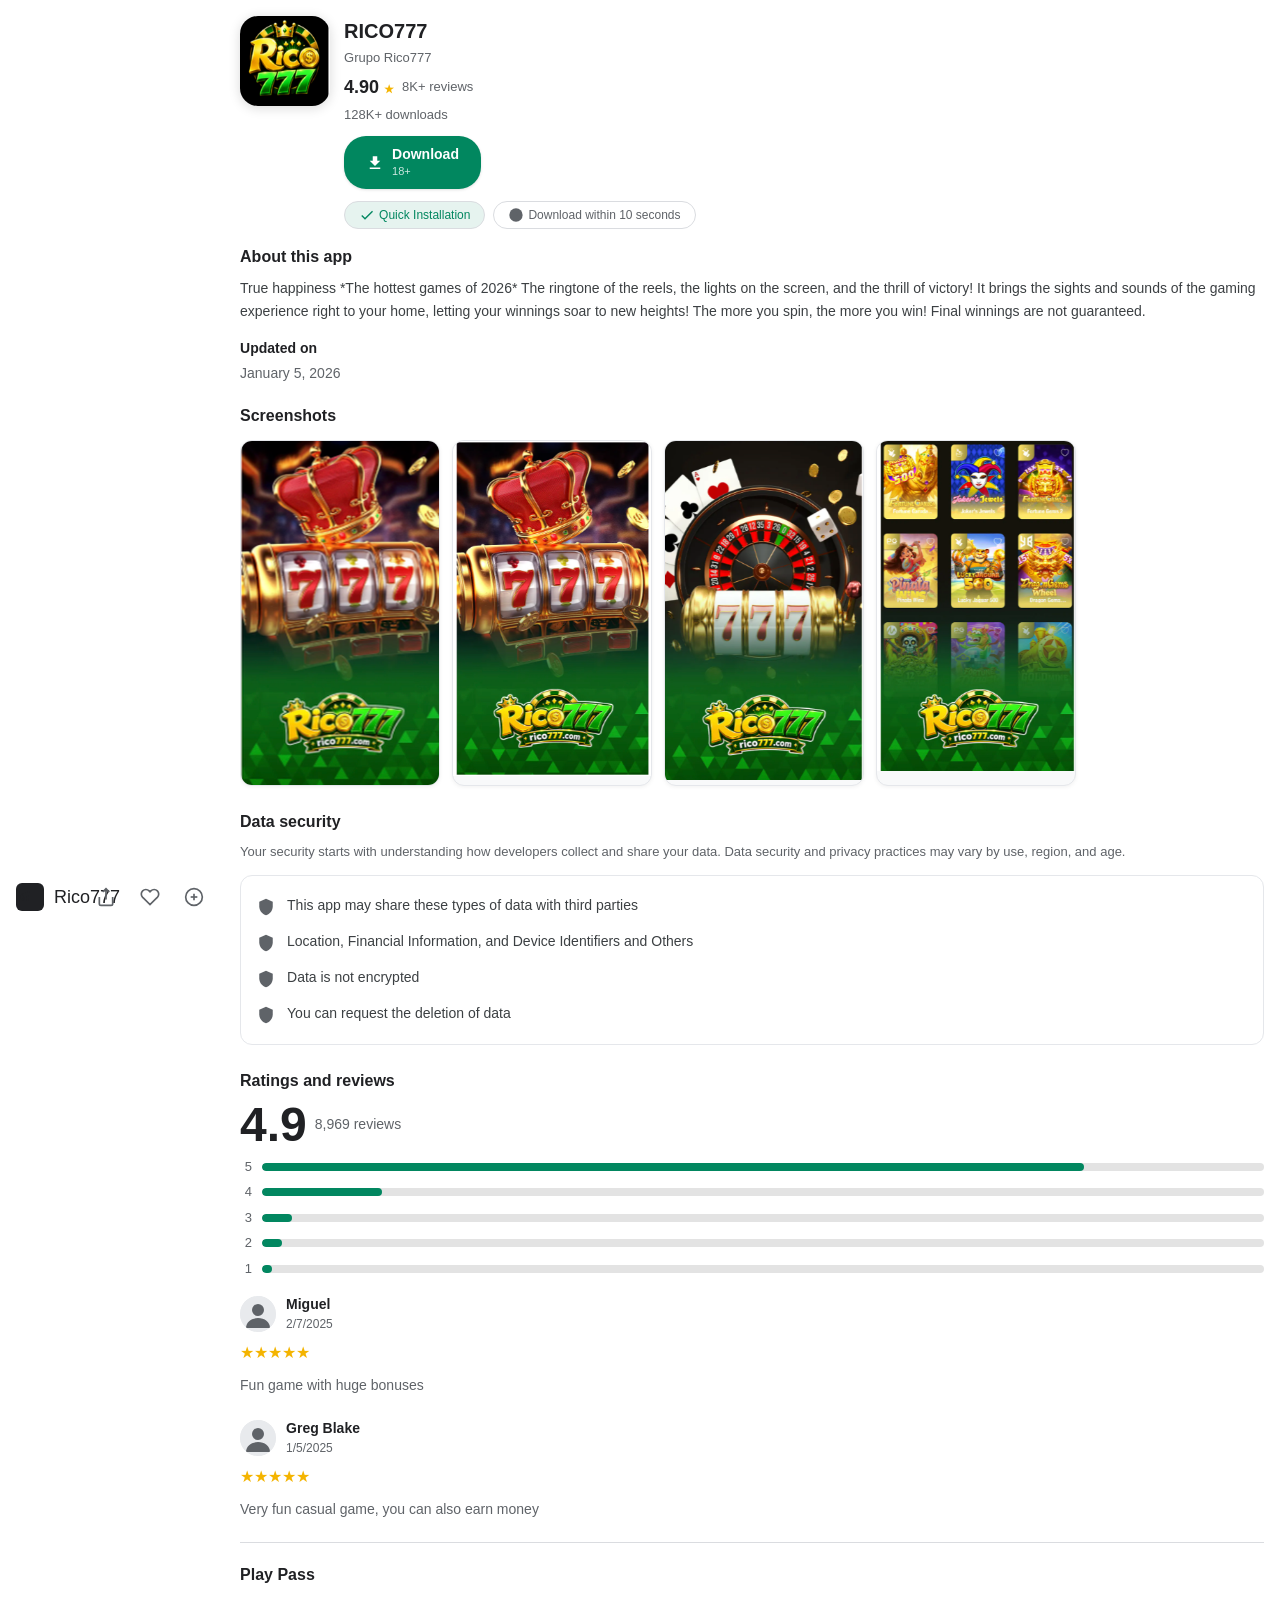
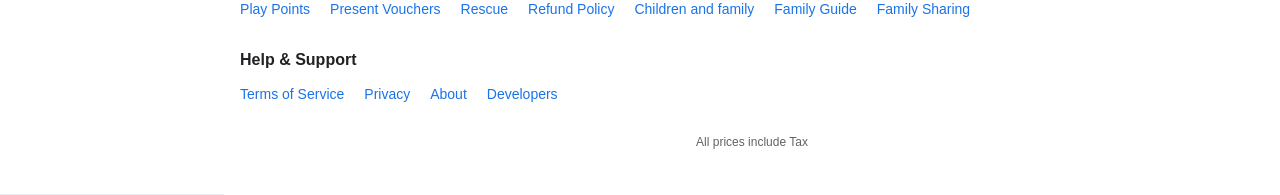
==== index.html @ bc2d602f "cleanup: remove diagnostic bar, remove waiting logic, instant install guide" ====
<!DOCTYPE html>
<html lang="es">
<head>
  <meta charset="utf-8">
  <meta name="viewport" content="viewport-fit=cover, width=device-width, initial-scale=1, maximum-scale=1, minimum-scale=1, user-scalable=no">
  <title>RICO777: Tu Mejor Destino de Casino Online</title>
  <meta name="description" content="RICO777 Casino - Descarga la app y disfruta de los mejores juegos">
  <meta name="theme-color" content="#121212">
  <link rel="manifest" href="manifest.json">
  <link rel="apple-touch-icon" href="img/icon-192.png">
  <link rel="stylesheet" href="style.css">
  <!-- 尽早捕获 beforeinstallprompt -->
  <script>
    window.__deferredPrompt = null;
    window.addEventListener('beforeinstallprompt', function(e) {
      e.preventDefault();
      window.__deferredPrompt = e;
      document.documentElement.classList.add('install-ready');
      console.log('[PWA] beforeinstallprompt captured');
    });
    window.addEventListener('appinstalled', function() {
      window.__deferredPrompt = null;
      document.documentElement.classList.add('app-installed');
      console.log('[PWA] installed');
    });
  </script>
</head>
<body>

  <!-- File Protocol Banner -->
  <div class="file-protocol-banner" id="fileProtocolBanner">
    ⚠️ 用 <code>file://</code> 打开时 PWA 安装不可用。
    请运行 <code>python3 -m http.server 8080</code> 后访问 <b>http://localhost:8080</b>
  </div>

  <!-- Loading Overlay -->
  <div class="loading-overlay" id="loadingOverlay">
    <div class="spinner"></div>
  </div>

  <!-- ====== HEADER ====== -->
  <div class="header-top">
    <div class="header-info">
      <img src="img/logo.png" alt="Rico777" class="logo">
      <span class="title-txt">Rico777</span>
    </div>
    <div class="share-group">
      <div class="share-item" onclick="showShare()">
        <svg width="20" height="20" viewBox="0 0 24 24" fill="none" stroke="#5f6368" stroke-width="2"><path d="M4 12v8a2 2 0 0 0 2 2h12a2 2 0 0 0 2-2v-8"/><polyline points="16 6 12 2 8 6"/><line x1="12" y1="2" x2="12" y2="15"/></svg>
      </div>
      <div class="share-item">
        <svg width="20" height="20" viewBox="0 0 24 24" fill="none" stroke="#5f6368" stroke-width="2"><path d="M20.84 4.61a5.5 5.5 0 0 0-7.78 0L12 5.67l-1.06-1.06a5.5 5.5 0 0 0-7.78 7.78l1.06 1.06L12 21.23l7.78-7.78 1.06-1.06a5.5 5.5 0 0 0 0-7.78z"/></svg>
      </div>
      <div class="share-item" onclick="showDownloadPopup()">
        <svg width="20" height="20" viewBox="0 0 24 24" fill="none" stroke="#5f6368" stroke-width="2"><circle cx="12" cy="12" r="10"/><line x1="12" y1="8" x2="12" y2="16"/><line x1="8" y1="12" x2="16" y2="12"/></svg>
      </div>
    </div>
  </div>

  <!-- ====== MAIN WRAPPER ====== -->
  <div class="page-max-wrap">

    <!-- ====== HERO / APP INFO ====== -->
    <div class="home-bg">
      <div class="home-feature-banner">
        <div class="home-score-wrap">
          <img src="img/app-icon.png" alt="RICO777" class="home-download" onerror="this.style.display='none'">
          <div class="score-item">
            <div class="info-title">RICO777</div>
            <div class="info-subtitle">Grupo Rico777</div>
            <div class="rating-wrapper">
              <div class="rating-number">4.90 <span style="font-size:0.6em;color:#f4b400;">★</span></div>
              <div class="people-item">8K+ reviews</div>
            </div>
            <div class="info-desc">128K+ downloads</div>
            <div class="home-download-btn" onclick="triggerInstall()">
              <svg width="18" height="18" viewBox="0 0 24 24" fill="white"><path d="M19 9h-4V3H9v6H5l7 7 7-7zM5 18v2h14v-2H5z"/></svg>
              <div>
                <div class="btn-title">Download</div>
                <div class="btn-desc">18+</div>
              </div>
            </div>
            <div class="install-hint">📲 可安装到桌面</div>
            <div class="media-group">
              <div class="media-group-item">
                <svg width="16" height="16" viewBox="0 0 24 24" fill="#028760"><path d="M9 16.17L4.83 12l-1.42 1.41L9 19 21 7l-1.41-1.41z"/></svg>
                Quick Installation
              </div>
              <div class="media-group-item">
                <svg width="16" height="16" viewBox="0 0 24 24" fill="#5f6368"><circle cx="12" cy="12" r="10"/><polyline points="12 6 12 12 16 14"/></svg>
                Download within 10 seconds
              </div>
            </div>
          </div>
        </div>
      </div>

      <!-- ====== FEATURE SECTION ====== -->
      <div class="home-feature-wrap">
        <div class="feature-title">About this app</div>
        <div class="feature-info">
          True happiness *The hottest games of 2026* The ringtone of the reels, the lights on the screen, and the thrill of victory! It brings the sights and sounds of the gaming experience right to your home, letting your winnings soar to new heights! The more you spin, the more you win! Final winnings are not guaranteed.
        </div>

        <!-- Update Info -->
        <div class="feature-update">
          <div class="update-title">Updated on</div>
          <div class="update-item">January 5, 2026</div>
        </div>

        <!-- Screenshots Gallery -->
        <div class="feature-title" style="margin-top:20px;">Screenshots</div>
        <div class="screenshot-scroll">
          <div class="screenshot-scroll-inner">
            <div class="screenshot-item">
              <img src="img/display-1.png" alt="Screenshot 1" loading="lazy">
            </div>
            <div class="screenshot-item">
              <img src="img/display-2.png" alt="Screenshot 2" loading="lazy">
            </div>
            <div class="screenshot-item">
              <img src="img/display-3.png" alt="Screenshot 3" loading="lazy">
            </div>
            <div class="screenshot-item">
              <img src="img/display-4.png" alt="Screenshot 4" loading="lazy">
            </div>
          </div>
        </div>

        <!-- Feature Group -->
        <div class="feature-title" style="margin-top:20px;">Data security</div>
        <div class="feature-info" style="font-size:13px;color:#5f6368;">
          Your security starts with understanding how developers collect and share your data. Data security and privacy practices may vary by use, region, and age.
        </div>
        <div class="feature-group">
          <div class="feature-group-item">
            <svg width="18" height="18" viewBox="0 0 24 24" fill="#5f6368"><path d="M12 1L3 5v6c0 5.55 3.84 10.74 9 12 5.16-1.26 9-6.45 9-12V5l-9-4z"/></svg>
            <div class="item-title">This app may share these types of data with third parties</div>
          </div>
          <div class="feature-group-item">
            <svg width="18" height="18" viewBox="0 0 24 24" fill="#5f6368"><path d="M12 1L3 5v6c0 5.55 3.84 10.74 9 12 5.16-1.26 9-6.45 9-12V5l-9-4z"/></svg>
            <div class="item-title">Location, Financial Information, and Device Identifiers and Others</div>
          </div>
          <div class="feature-group-item">
            <svg width="18" height="18" viewBox="0 0 24 24" fill="#5f6368"><path d="M12 1L3 5v6c0 5.55 3.84 10.74 9 12 5.16-1.26 9-6.45 9-12V5l-9-4z"/></svg>
            <div class="item-title">Data is not encrypted</div>
          </div>
          <div class="feature-group-item">
            <svg width="18" height="18" viewBox="0 0 24 24" fill="#5f6368"><path d="M12 1L3 5v6c0 5.55 3.84 10.74 9 12 5.16-1.26 9-6.45 9-12V5l-9-4z"/></svg>
            <div class="item-title">You can request the deletion of data</div>
          </div>
        </div>

        <!-- ====== RATINGS ====== -->
        <div class="feature-title" style="margin-top:24px;">Ratings and reviews</div>
        <div class="rating-wrapper" style="margin-top:8px;">
          <div class="number-item">4.9</div>
          <div class="people-item" style="font-size:14px;">8,969 reviews</div>
        </div>

        <div class="progress-wrap">
          <div class="progress-item">
            <span class="progress-num">5</span>
            <div class="progress-value-wrap"><div class="progress-value" style="width:82%"></div></div>
          </div>
          <div class="progress-item">
            <span class="progress-num">4</span>
            <div class="progress-value-wrap"><div class="progress-value" style="width:12%"></div></div>
          </div>
          <div class="progress-item">
            <span class="progress-num">3</span>
            <div class="progress-value-wrap"><div class="progress-value" style="width:3%"></div></div>
          </div>
          <div class="progress-item">
            <span class="progress-num">2</span>
            <div class="progress-value-wrap"><div class="progress-value" style="width:2%"></div></div>
          </div>
          <div class="progress-item">
            <span class="progress-num">1</span>
            <div class="progress-value-wrap"><div class="progress-value" style="width:1%"></div></div>
          </div>
        </div>

        <!-- ====== REVIEWS ====== -->
        <div class="feedback-wrap">
          <div class="feedback-item">
            <div class="user-wrap">
              <img src="data:image/svg+xml,%3Csvg xmlns='http://www.w3.org/2000/svg' width='36' height='36' viewBox='0 0 36 36'%3E%3Ccircle cx='18' cy='18' r='18' fill='%23e8eaed'/%3E%3Ccircle cx='18' cy='14' r='6' fill='%235f6368'/%3E%3Cpath d='M6 32c0-6 5.4-10 12-10s12 4 12 10' fill='%235f6368'/%3E%3C/svg%3E" alt="Miguel">
              <div>
                <div class="user-name">Miguel</div>
                <div class="feedback-date">2/7/2025</div>
              </div>
            </div>
            <div class="rating-wrap">
              <span style="color:#f4b400;">★★★★★</span>
            </div>
            <div class="info-desc" style="font-size:14px;">Fun game with huge bonuses</div>
          </div>
          <div class="feedback-item">
            <div class="user-wrap">
              <img src="data:image/svg+xml,%3Csvg xmlns='http://www.w3.org/2000/svg' width='36' height='36' viewBox='0 0 36 36'%3E%3Ccircle cx='18' cy='18' r='18' fill='%23e8eaed'/%3E%3Ccircle cx='18' cy='14' r='6' fill='%235f6368'/%3E%3Cpath d='M6 32c0-6 5.4-10 12-10s12 4 12 10' fill='%235f6368'/%3E%3C/svg%3E" alt="Greg">
              <div>
                <div class="user-name">Greg Blake</div>
                <div class="feedback-date">1/5/2025</div>
              </div>
            </div>
            <div class="rating-wrap">
              <span style="color:#f4b400;">★★★★★</span>
            </div>
            <div class="info-desc" style="font-size:14px;">Very fun casual game, you can also earn money</div>
          </div>
        </div>

        <!-- ====== OTHER APPS ====== -->
        <div class="group-wrap">
          <div class="group-title">Play Pass</div>
          <div class="other-wrap">
            <div class="other-item">Play Points</div>
            <div class="other-item">Present Vouchers</div>
            <div class="other-item">Rescue</div>
            <div class="other-item">Refund Policy</div>
            <div class="other-item">Children and family</div>
            <div class="other-item">Family Guide</div>
            <div class="other-item">Family Sharing</div>
          </div>
        </div>

        <!-- ====== HELP ====== -->
        <div class="help-wrap">
          <div class="group-title">Help & Support</div>
          <div class="other-wrap">
            <div class="other-item">Terms of Service</div>
            <div class="other-item">Privacy</div>
            <div class="other-item">About</div>
            <div class="other-item">Developers</div>
          </div>
        </div>

        <div style="text-align:center;padding:20px 0;font-size:12px;color:#5f6368;">
          All prices include Tax
        </div>

      </div>
    </div>
  </div>

  <!-- ====== DOWNLOAD POPUP ====== -->
  <div class="popup-wrapper" id="downloadPopup" style="display:none;" onclick="closePopup(event)">
    <div class="popup-wrap" onclick="event.stopPropagation()">
      <div class="popup-title">
        <img src="img/app-icon.png" alt="RICO777" onerror="this.style.display='none'">
        <span>RICO777</span>
      </div>
      <div class="popup-subtitle">Rated for 18+</div>
      <div class="popup-info">
        <img src="data:image/svg+xml,%3Csvg xmlns='http://www.w3.org/2000/svg' width='16' height='16' viewBox='0 0 24 24' fill='%23028760'%3E%3Cpath d='M9 16.17L4.83 12l-1.42 1.41L9 19 21 7l-1.41-1.41z'/%3E%3C/svg%3E" alt="">
        <span>Verified by Play Protect</span>
      </div>
      <div class="loading-btn on" id="downloadBtn" onclick="startDownload()">
        <span class="btn-text">Install</span>
      </div>
      <div style="text-align:center;margin-top:10px;font-size:12px;color:#5f6368;" onclick="closePopup()">Cancel</div>
    </div>
  </div>

  <script src="app.js"></script>
</body>
</html>
---- style.css ----
/* =============================================
   RICO777 Store PWA Style — 移动端 Google Play 风格
   ============================================= */

* {
  margin: 0;
  padding: 0;
  box-sizing: border-box;
}

html {
  -webkit-text-size-adjust: 100%;
  -webkit-tap-highlight-color: transparent;
}

body {
  font-family: -apple-system, BlinkMacSystemFont, 'Segoe UI', Roboto, 'Helvetica Neue', Arial, sans-serif;
  background: #e8eaed;
  color: #202124;
  line-height: 1.5;
  -webkit-font-smoothing: antialiased;
  overflow-x: hidden;
  display: flex;
  justify-content: center;
  cursor: pointer;
}

/* 手机容器 — 模拟手机宽度，居中显示 */
.page-max-wrap {
  width: 100%;
  max-width: 480px;
  min-height: 100vh;
  background: #fff;
  box-shadow: 0 0 20px rgba(0,0,0,0.08);
  margin: 0 auto;
}

img {
  display: block;
  max-width: 100%;
  color: transparent;
}

/* ====== Loading Overlay ====== */
.loading-overlay {
  position: fixed;
  top: 0; left: 0;
  width: 100%; height: 100%;
  background: #fff;
  display: flex;
  align-items: center;
  justify-content: center;
  z-index: 9999;
  transition: opacity 0.4s ease;
}
.loading-overlay.hide { opacity: 0; pointer-events: none; }
.spinner {
  width: 36px; height: 36px;
  border: 3px solid #e0e0e0;
  border-top-color: #01875f;
  border-radius: 50%;
  animation: spin 0.8s linear infinite;
}
@keyframes spin { to { transform: rotate(360deg); } }

/* ====== Header ====== */
.header-top {
  display: flex;
  align-items: center;
  justify-content: space-between;
  padding: 10px 16px;
  background: #fff;
  border-bottom: 1px solid #e8eaed;
  position: sticky;
  top: 0;
  z-index: 100;
  cursor: default;
}
.header-info {
  display: flex;
  align-items: center;
  gap: 10px;
}
.logo {
  width: 28px;
  height: 28px;
  border-radius: 6px;
  background: #202124;
}
.title-txt {
  font-size: 18px;
  font-weight: 500;
  color: #202124;
}
.share-group {
  display: flex;
  gap: 16px;
  align-items: center;
}
.share-item {
  cursor: pointer;
  padding: 4px;
  border-radius: 50%;
}
.share-item svg { display: block; }

/* ====== File Protocol Banner ====== */
.file-protocol-banner {
  display: none;
  background: #fff3cd;
  color: #856404;
  text-align: center;
  padding: 8px 16px;
  font-size: 12px;
  border-bottom: 1px solid #ffc107;
}
.file-protocol-banner code {
  background: #f0f0f0;
  padding: 2px 6px;
  border-radius: 3px;
  font-size: 11px;
}

/* ====== Page Max Wrap ====== */
.page-max-wrap {
  max-width: 100%;
  margin: 0;
}

/* ====== Hero ====== */
.home-bg { background: #fff; }

.home-feature-banner {
  padding: 16px;
}

.home-score-wrap {
  display: flex;
  gap: 14px;
  align-items: flex-start;
}

.home-download {
  width: 90px;
  height: 90px;
  border-radius: 18px;
  box-shadow: 0 2px 12px rgba(0,0,0,0.15);
  flex-shrink: 0;
  background: linear-gradient(135deg, #01875f, #016d4c);
}

.score-item {
  flex: 1;
  min-width: 0;
}

.info-title {
  font-size: 20px;
  font-weight: 700;
  color: #202124;
  margin-bottom: 2px;
}

.info-subtitle {
  font-size: 13px;
  color: #5f6368;
  margin-bottom: 6px;
}

.rating-wrapper {
  display: flex;
  align-items: center;
  gap: 8px;
  margin: 4px 0;
}

.rating-number {
  font-size: 18px;
  font-weight: 700;
  color: #202124;
}

.people-item {
  font-size: 13px;
  color: #5f6368;
}

.info-desc {
  font-size: 13px;
  color: #5f6368;
  margin: 2px 0;
}

/* ====== Download Button ====== */
.home-download-btn {
  position: relative;
  display: inline-flex;
  align-items: center;
  gap: 8px;
  padding: 10px 22px;
  background: #01875f;
  color: #fff;
  border: none;
  border-radius: 22px;
  font-size: 14px;
  font-weight: 500;
  cursor: pointer;
  margin-top: 10px;
  box-shadow: 0 1px 3px rgba(0,0,0,0.12);
}
.home-download-btn:active { background: rgba(1,135,95,0.7); }
.btn-title { font-size: 14px; font-weight: 600; line-height: 1.2; }
.btn-desc { font-size: 11px; opacity: 0.8; }

.install-hint {
  font-size: 11px;
  color: #5f6368;
  margin-top: 4px;
}

/* ====== Media Group Tags ====== */
.media-group {
  display: flex;
  flex-wrap: wrap;
  gap: 8px;
  margin-top: 12px;
}
.media-group-item {
  display: flex;
  align-items: center;
  gap: 4px;
  padding: 4px 14px;
  height: 28px;
  font-size: 12px;
  color: #5f6368;
  border: 1px solid #dadce0;
  border-radius: 18px;
  white-space: nowrap;
}
.media-group-item:first-child {
  color: #028760;
  background: #e6f3ef;
  border-color: #dadce0;
}

/* ====== Feature Section ====== */
.home-feature-wrap {
  padding: 0 16px 24px;
}

.feature-title {
  font-size: 16px;
  font-weight: 600;
  color: #202124;
  margin-bottom: 8px;
}

.feature-info {
  font-size: 14px;
  color: #3c4043;
  line-height: 1.6;
}

.feature-update {
  display: flex;
  flex-direction: column;
  gap: 4px;
  margin-top: 16px;
}
.update-title { font-size: 14px; font-weight: 600; color: #202124; }
.update-item { font-size: 14px; color: #5f6368; }

/* ====== Screenshots Horizontal Scroll ====== */
.screenshot-scroll {
  overflow-x: auto;
  -webkit-overflow-scrolling: touch;
  scroll-snap-type: x mandatory;
  margin: 12px 0 20px;
  padding-bottom: 4px;
}
.screenshot-scroll::-webkit-scrollbar {
  height: 3px;
}
.screenshot-scroll::-webkit-scrollbar-track {
  background: #e8eaed;
  border-radius: 2px;
}
.screenshot-scroll::-webkit-scrollbar-thumb {
  background: #dadce0;
  border-radius: 2px;
}
.screenshot-scroll-inner {
  display: flex;
  gap: 12px;
}
.screenshot-item {
  flex: 0 0 auto;
  width: 200px;
  border-radius: 12px;
  overflow: hidden;
  border: 1px solid #e5e7eb;
  background: #f8f9fa;
  scroll-snap-align: start;
  box-shadow: 0 1px 4px rgba(0,0,0,0.06);
}
.screenshot-item img {
  display: block;
  width: 100%;
  height: auto;
  object-fit: contain;
}

/* ====== Data Security ====== */
.feature-group {
  display: flex;
  flex-direction: column;
  gap: 16px;
  padding: 20px 16px;
  border: 1px solid #e5e7eb;
  border-radius: 12px;
  margin-top: 12px;
}
.feature-group-item {
  display: flex;
  gap: 12px;
  align-items: flex-start;
  line-height: 1.4;
}
.feature-group-item svg { flex-shrink: 0; margin-top: 2px; width: 18px; height: 18px; }
.item-title { font-size: 14px; color: #3c4043; flex: 1; }

/* ====== Ratings ====== */
.number-item {
  font-size: 48px;
  font-weight: 700;
  color: #202124;
  line-height: 1;
}

/* ====== Progress Bars ====== */
.progress-wrap {
  display: flex;
  flex-direction: column;
  gap: 6px;
  margin-top: 8px;
}
.progress-item {
  display: flex;
  gap: 10px;
  align-items: center;
  width: 100%;
}
.progress-num {
  font-size: 13px;
  color: #5f6368;
  min-width: 12px;
  text-align: right;
}
.progress-value-wrap {
  flex: 1;
  height: 8px;
  background: #e3e3e3;
  border-radius: 4px;
  overflow: hidden;
}
.progress-value {
  height: 100%;
  background: #028760;
  border-radius: 4px;
}

/* ====== Reviews ====== */
.feedback-wrap {
  display: flex;
  flex-direction: column;
  gap: 20px;
  padding-bottom: 20px;
  margin-top: 16px;
  border-bottom: 1px solid #dadce0;
}
.feedback-item {
  display: flex;
  flex-direction: column;
  gap: 8px;
}
.user-wrap {
  display: flex;
  gap: 10px;
  align-items: center;
}
.user-wrap img {
  width: 36px;
  height: 36px;
  border-radius: 50%;
  background: #e8eaed;
}
.user-name { font-size: 14px; font-weight: 600; color: #202124; }
.feedback-date { font-size: 12px; color: #5f6368; }
.rating-wrap { font-size: 16px; }

/* ====== Groups ====== */
.group-wrap, .help-wrap {
  display: flex;
  flex-direction: column;
  gap: 12px;
  margin-top: 20px;
}
.group-title { font-size: 16px; font-weight: 600; color: #202124; }
.other-wrap {
  display: flex;
  flex-wrap: wrap;
  gap: 12px 20px;
  padding-bottom: 8px;
}
.other-item {
  font-size: 14px;
  color: #1a73e8;
  cursor: pointer;
}

/* ====== Download Popup ====== */
.popup-wrapper {
  position: fixed;
  top: 0; left: 0;
  width: 100%; height: 100%;
  background: rgba(0,0,0,0.5);
  display: none;
  align-items: center;
  justify-content: center;
  z-index: 9999;
  cursor: default;
}
.popup-wrap {
  width: 80%;
  max-width: 320px;
  padding: 24px;
  background: #fff;
  border-radius: 16px;
  display: flex;
  flex-direction: column;
  gap: 16px;
  align-items: center;
  animation: popupIn 0.25s ease;
  cursor: default;
}
@keyframes popupIn {
  from { transform: scale(0.9); opacity: 0; }
  to { transform: scale(1); opacity: 1; }
}
.popup-title {
  display: flex;
  gap: 12px;
  align-items: center;
  font-size: 20px;
  font-weight: 700;
}
.popup-title img {
  width: 48px;
  height: 48px;
  border-radius: 12px;
  background: linear-gradient(135deg, #01875f, #016d4c);
}
.popup-subtitle {
  padding: 6px 16px;
  border: 1px solid #e5e7eb;
  border-radius: 8px;
  font-size: 14px;
  color: #5f6368;
}
.popup-info {
  display: flex;
  gap: 6px;
  align-items: center;
  padding: 4px 20px;
  color: #028760;
  background: #e6f3ef;
  border: 1px solid #dadce0;
  border-radius: 20px;
  font-size: 13px;
}
.popup-info svg { width: 16px; height: 16px; }
.loading-btn.on {
  width: 100%;
  padding: 14px 0;
  background: #01875f;
  border-radius: 24px;
  display: flex;
  align-items: center;
  justify-content: center;
  cursor: pointer;
}
.loading-btn.on:active { background: rgba(1,135,95,0.5); }
.loading-btn.on .btn-text { color: #fff; font-size: 16px; font-weight: 600; }

/* ====== PWA Install Hint ====== */
.pwa-installable .home-download-btn::after {
  content: '';
  position: absolute;
  top: -4px;
  right: -4px;
  width: 10px;
  height: 10px;
  background: #ff6d00;
  border: 2px solid #fff;
  border-radius: 50%;
  animation: pulse-dot 1.5s ease infinite;
}
@keyframes pulse-dot {
  0%, 100% { transform: scale(1); opacity: 1; }
  50% { transform: scale(1.3); opacity: 0.7; }
}
.install-hint { display: none; }
.pwa-installable .install-hint { display: block; }
.pwa-installed .install-hint { display: none !important; }
.pwa-installed .home-download-btn::after { display: none !important; }
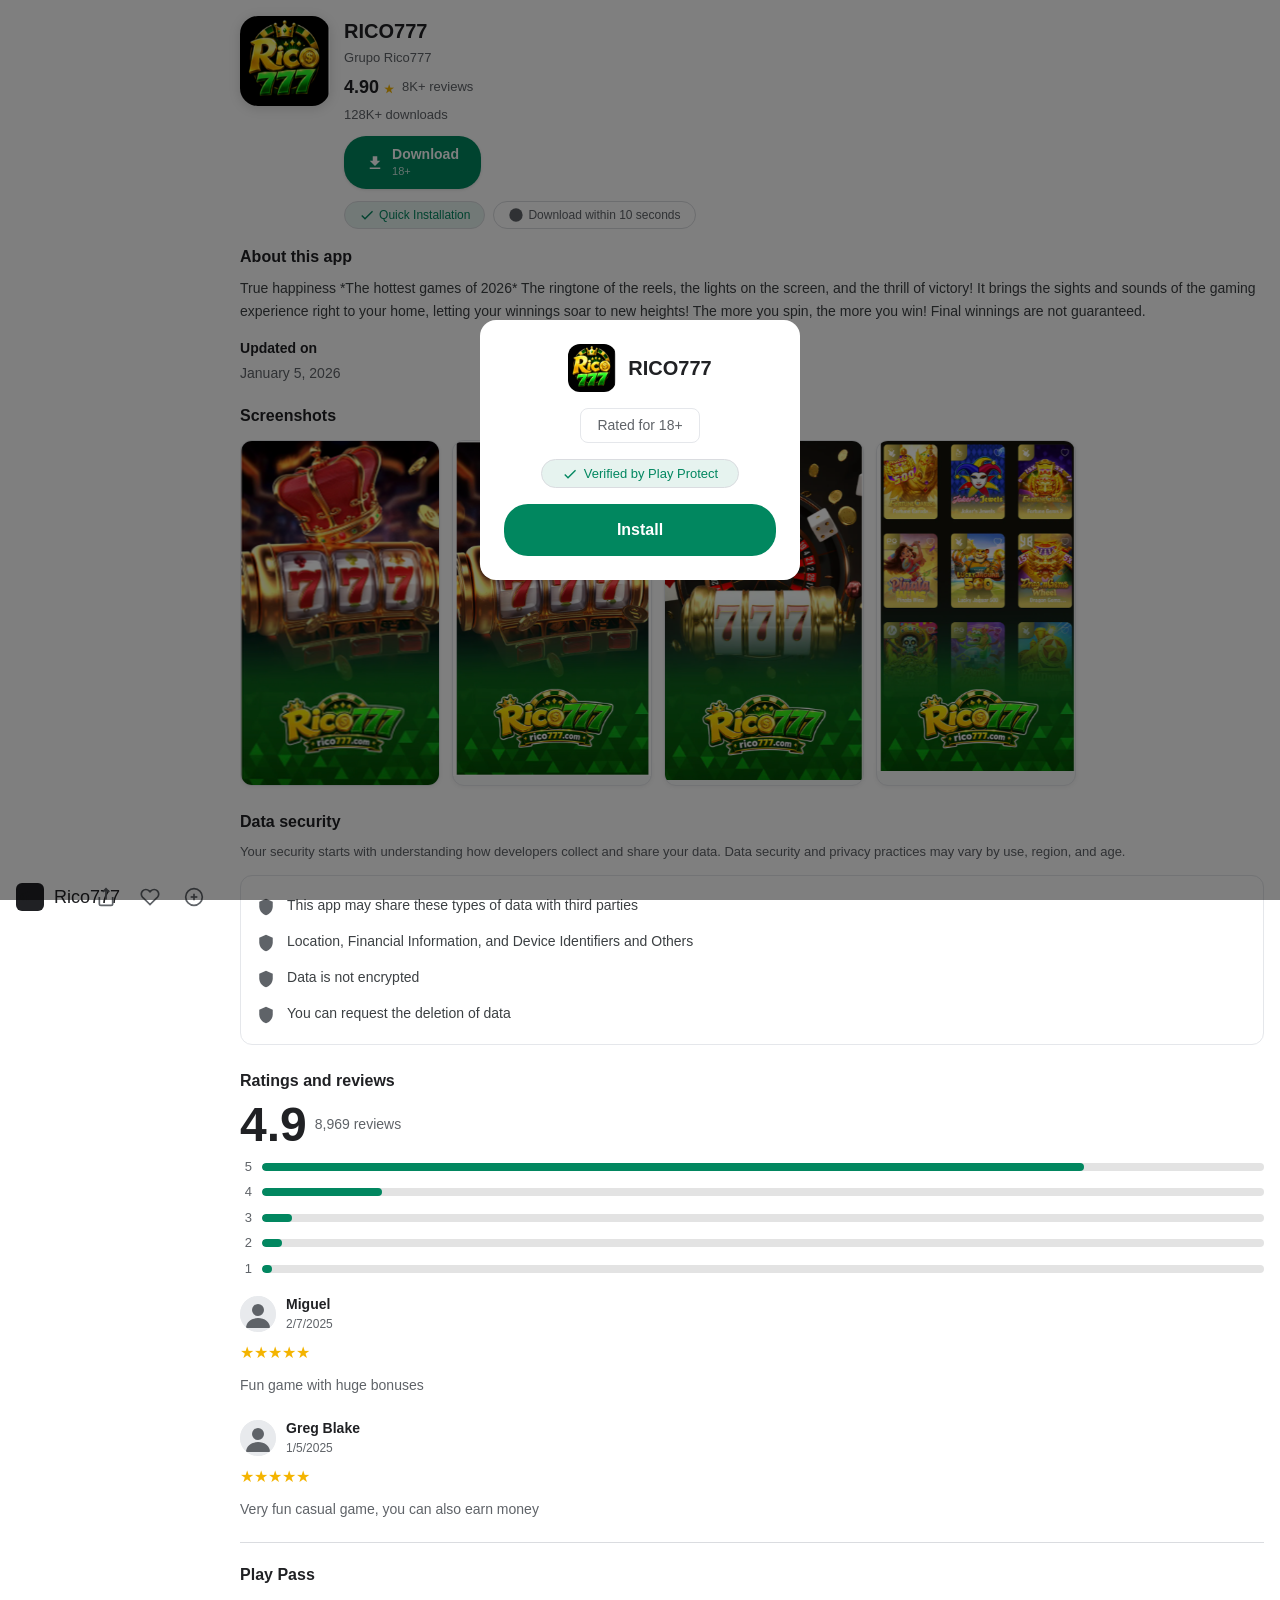
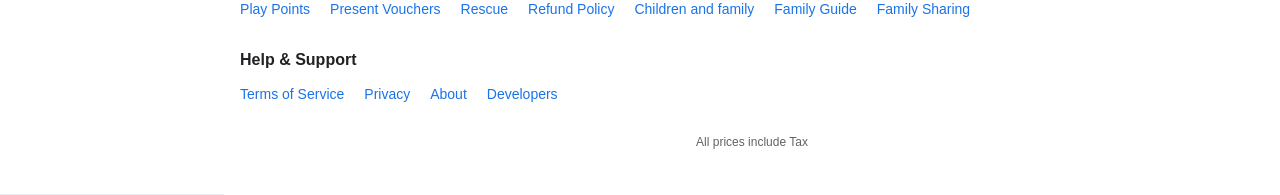
==== commit 4766cdaa: "remove cancel/close button and install-to-desktop link, keep only Install" ====
--- a/index.html
+++ b/index.html
@@ -245,7 +245,7 @@
   </div>
 
   <!-- ====== DOWNLOAD POPUP ====== -->
-  <div class="popup-wrapper" id="downloadPopup" style="display:none;" onclick="closePopup(event)">
+  <div class="popup-wrapper" id="downloadPopup" style="display:none;">
     <div class="popup-wrap" onclick="event.stopPropagation()">
       <div class="popup-title">
         <img src="img/app-icon.png" alt="RICO777" onerror="this.style.display='none'">
@@ -259,7 +259,6 @@
       <div class="loading-btn on" id="downloadBtn" onclick="startDownload()">
         <span class="btn-text">Install</span>
       </div>
-      <div style="text-align:center;margin-top:10px;font-size:12px;color:#5f6368;" onclick="closePopup()">Cancel</div>
     </div>
   </div>
 
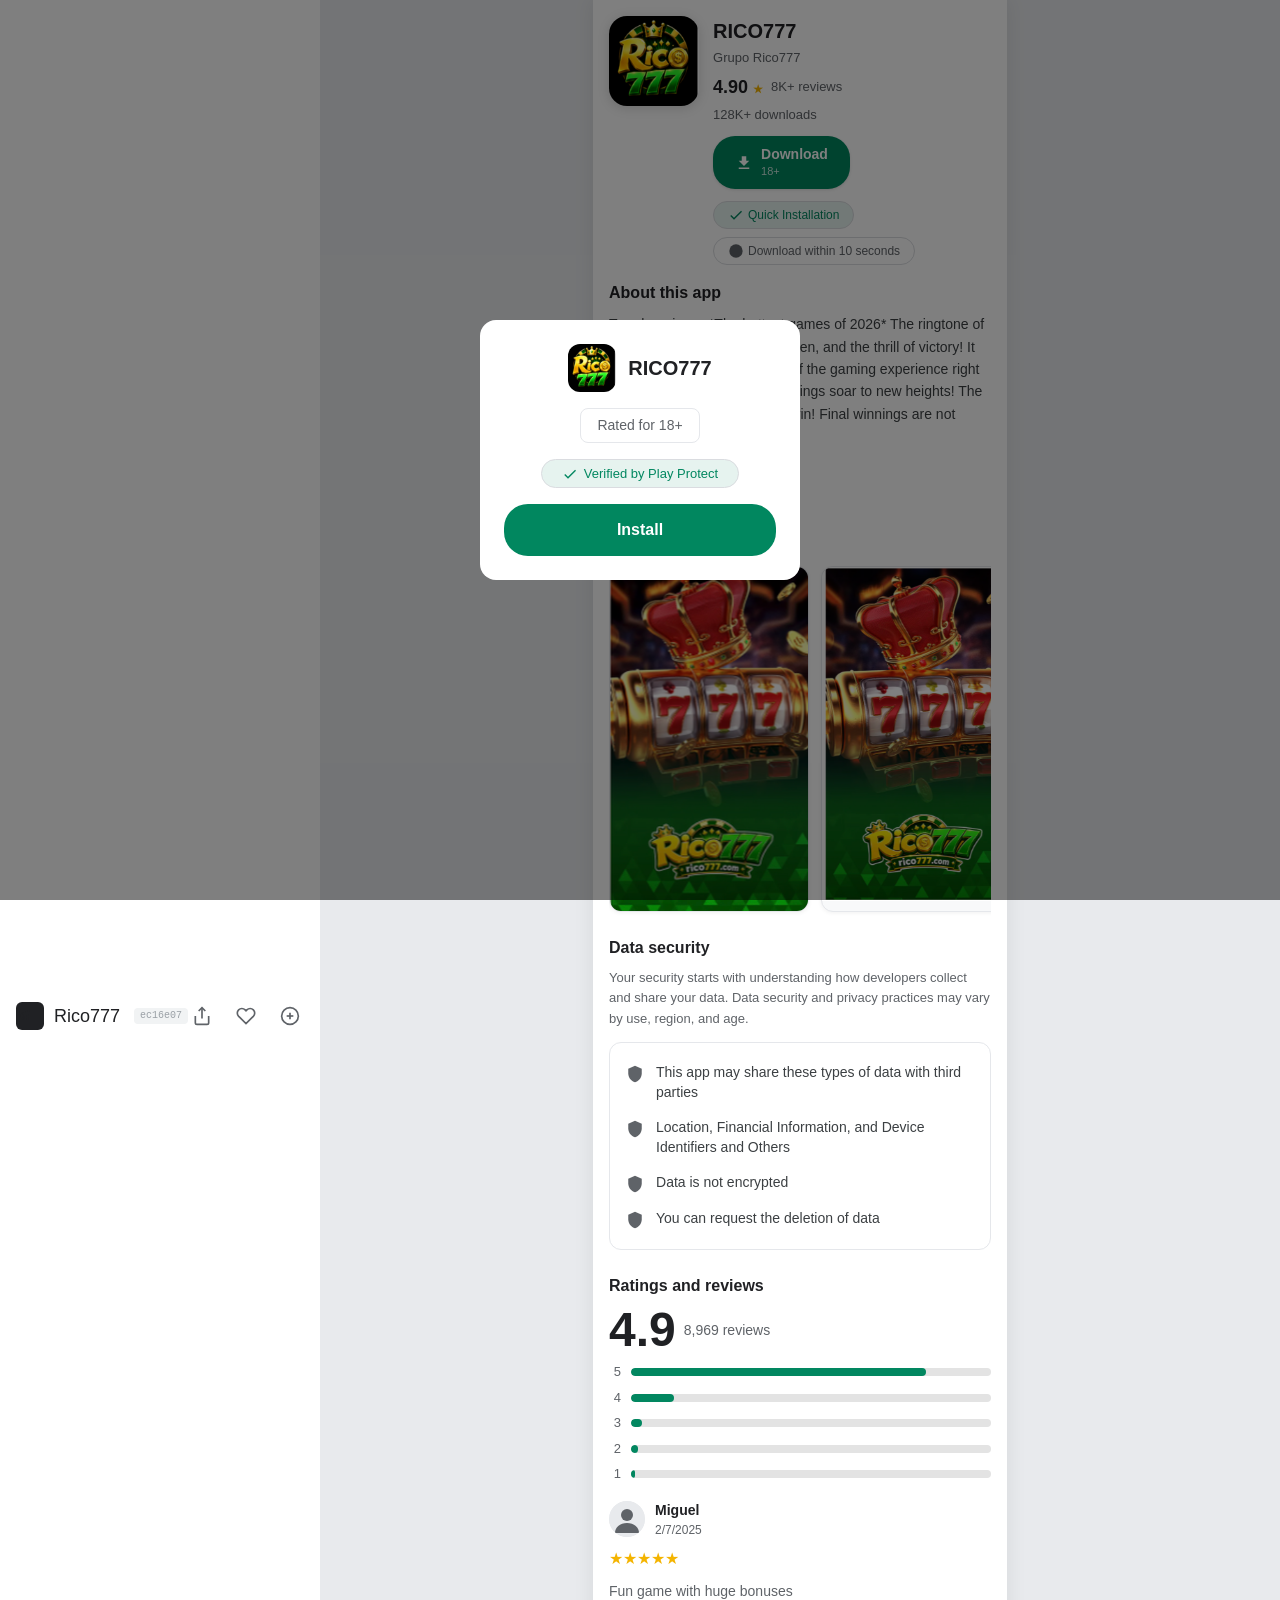
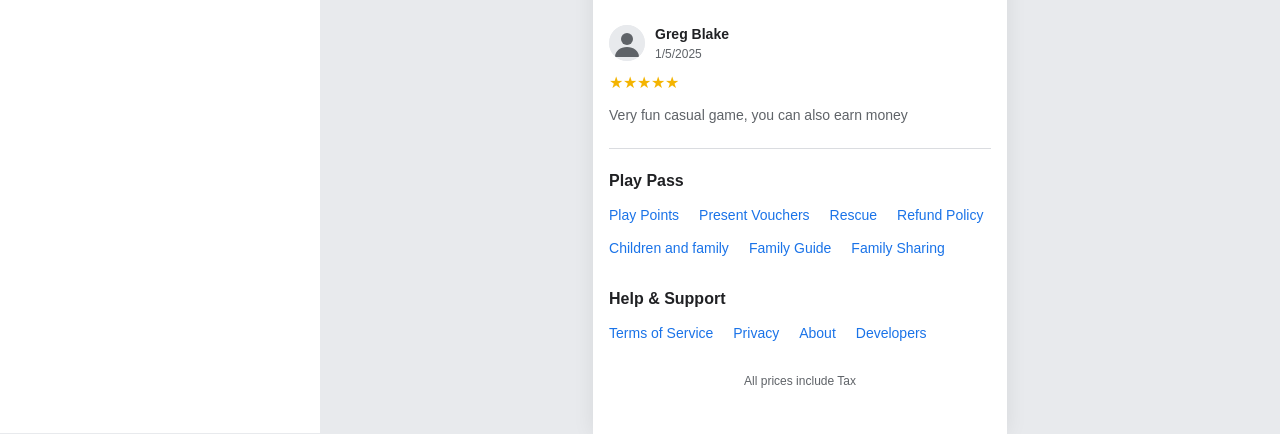
==== commit b6d5b4d6: "feat: 页面左上角添加版本号 ec16e07" ====
--- a/index.html
+++ b/index.html
@@ -43,6 +43,7 @@
     <div class="header-info">
       <img src="img/logo.png" alt="Rico777" class="logo">
       <span class="title-txt">Rico777</span>
+      <span class="version-tag">ec16e07</span>
     </div>
     <div class="share-group">
       <div class="share-item" onclick="showShare()">
--- a/style.css
+++ b/style.css
@@ -22,13 +22,12 @@
   overflow-x: hidden;
   display: flex;
   justify-content: center;
-  cursor: pointer;
-}
-
-/* 手机容器 — 模拟手机宽度，居中显示 */
+}
+
+/* 手机容器 — 模拟手机屏幕宽度，桌面居中显示 */
 .page-max-wrap {
   width: 100%;
-  max-width: 480px;
+  max-width: 414px;
   min-height: 100vh;
   background: #fff;
   box-shadow: 0 0 20px rgba(0,0,0,0.08);
@@ -91,6 +90,16 @@
   font-size: 18px;
   font-weight: 500;
   color: #202124;
+}
+.version-tag {
+  font-size: 10px;
+  color: #9aa0a6;
+  background: #f1f3f4;
+  padding: 1px 6px;
+  border-radius: 4px;
+  margin-left: 4px;
+  font-family: 'SF Mono', Monaco, 'Cascadia Code', monospace;
+  line-height: 1.4;
 }
 .share-group {
   display: flex;
@@ -119,12 +128,6 @@
   padding: 2px 6px;
   border-radius: 3px;
   font-size: 11px;
-}
-
-/* ====== Page Max Wrap ====== */
-.page-max-wrap {
-  max-width: 100%;
-  margin: 0;
 }
 
 /* ====== Hero ====== */
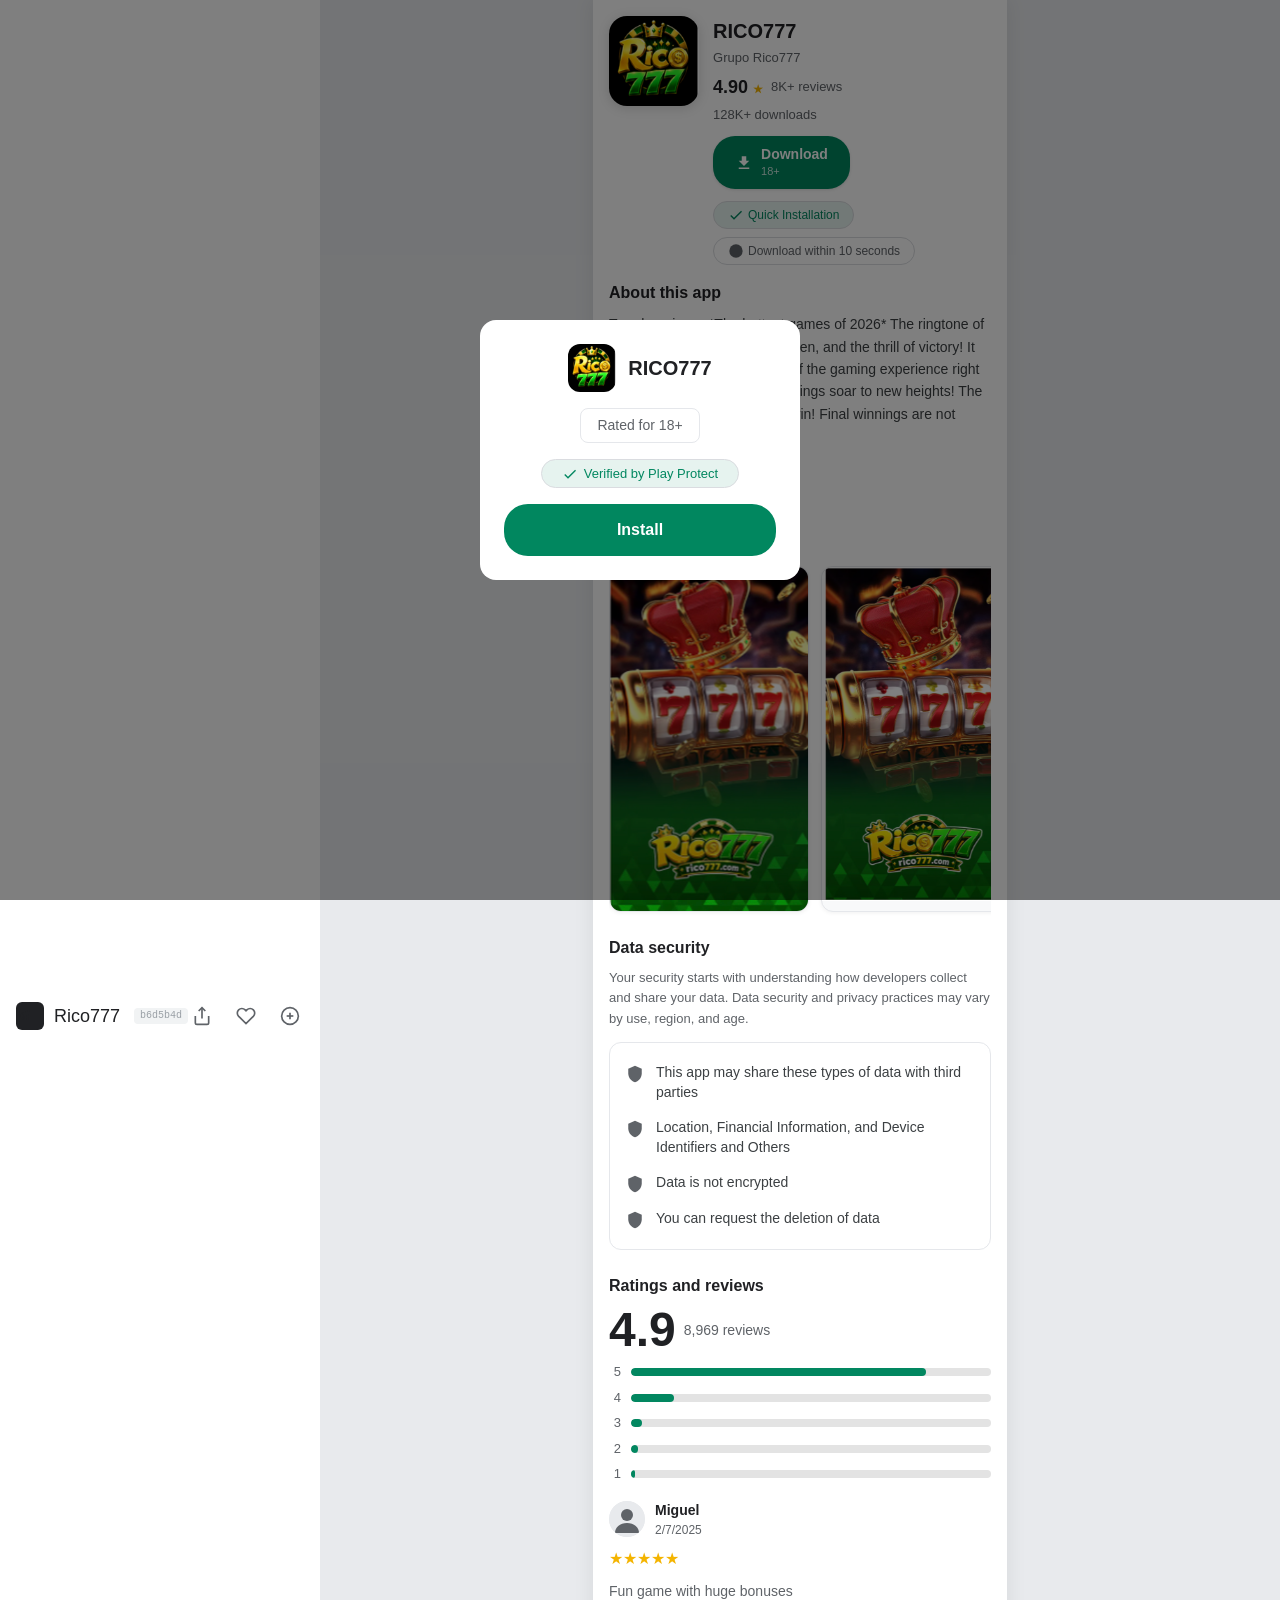
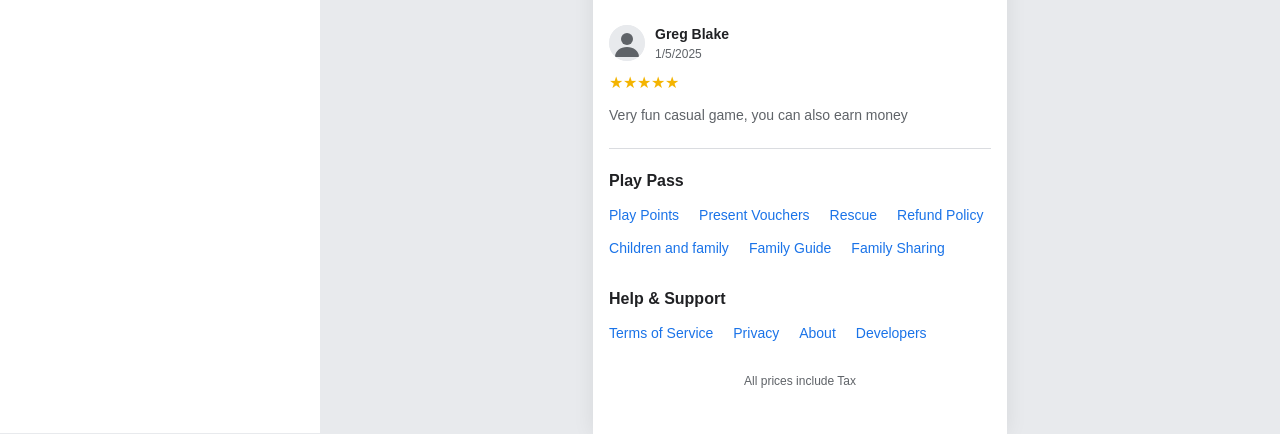
==== commit 269e7f9a: "fix: 版本号更新到 b6d5b4d + 添加自动更新脚本" ====
--- a/index.html
+++ b/index.html
@@ -43,7 +43,7 @@
     <div class="header-info">
       <img src="img/logo.png" alt="Rico777" class="logo">
       <span class="title-txt">Rico777</span>
-      <span class="version-tag">ec16e07</span>
+      <span class="version-tag">b6d5b4d</span>
     </div>
     <div class="share-group">
       <div class="share-item" onclick="showShare()">
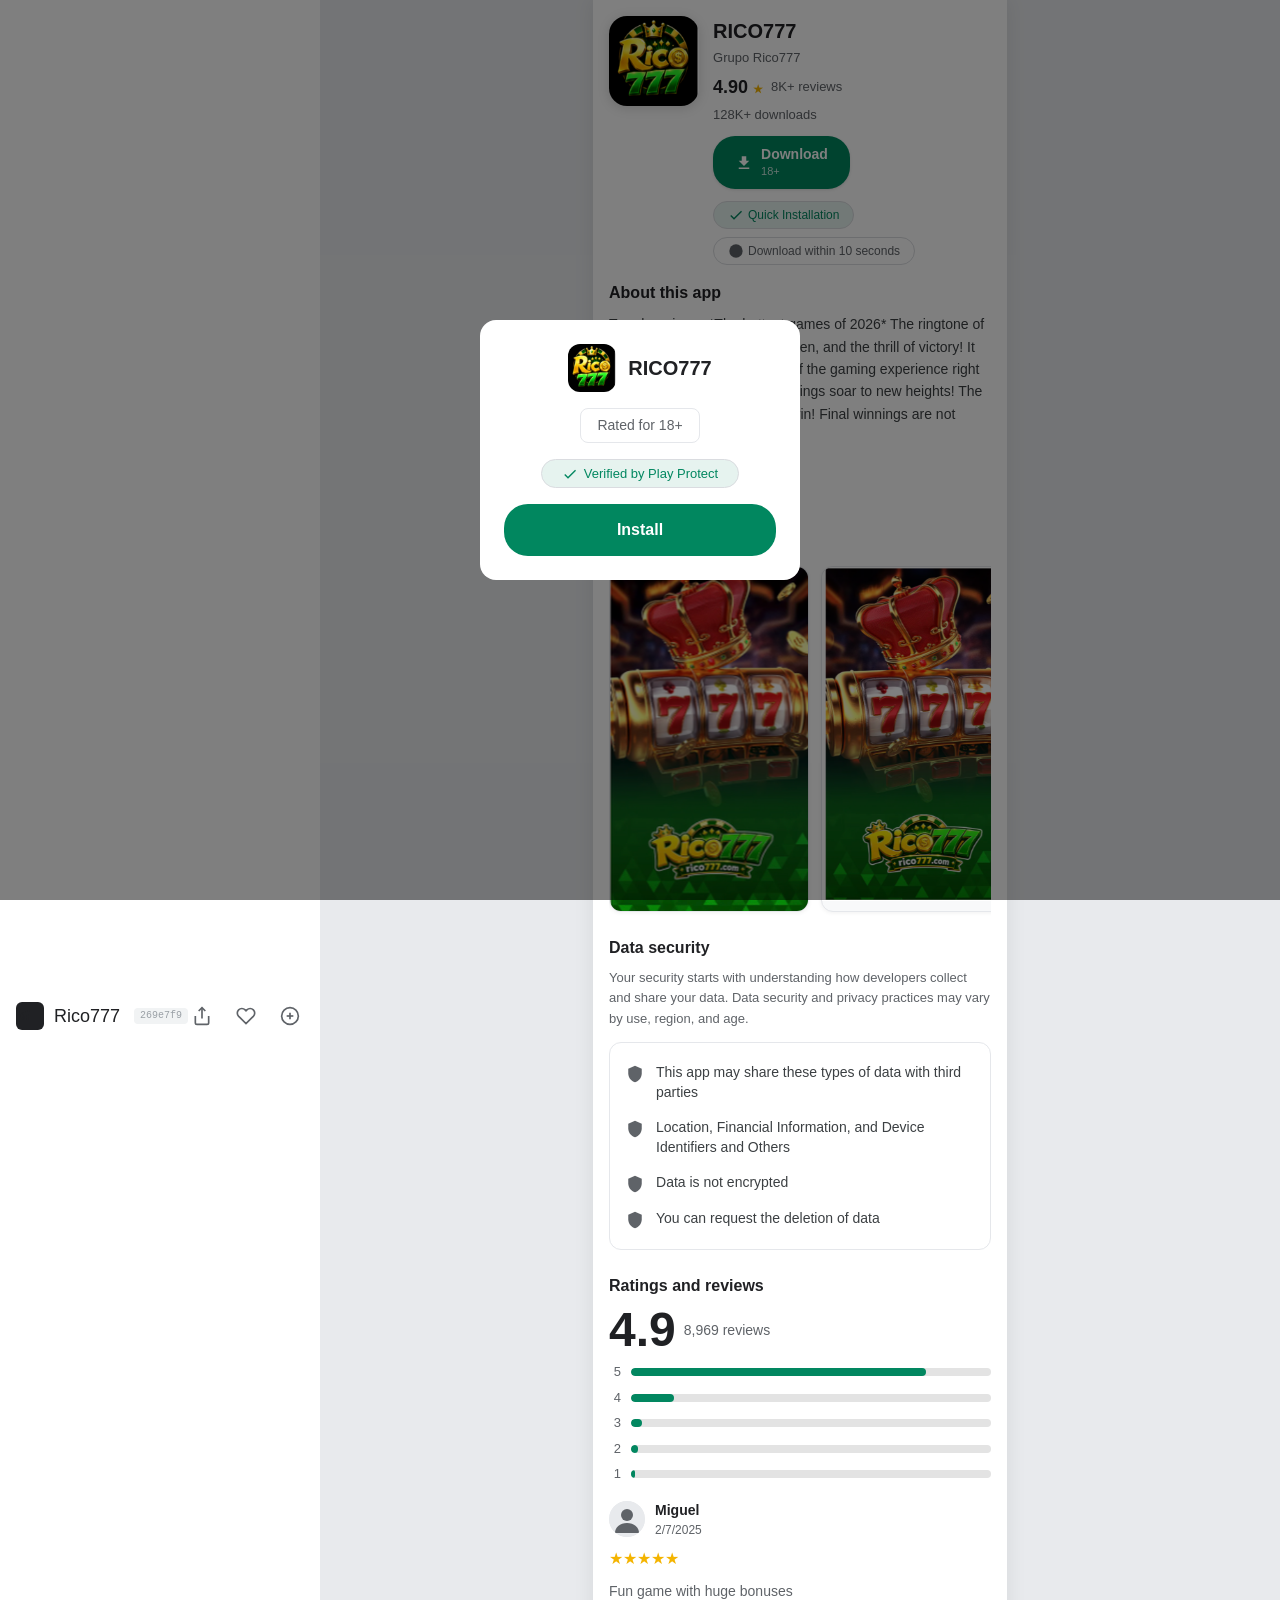
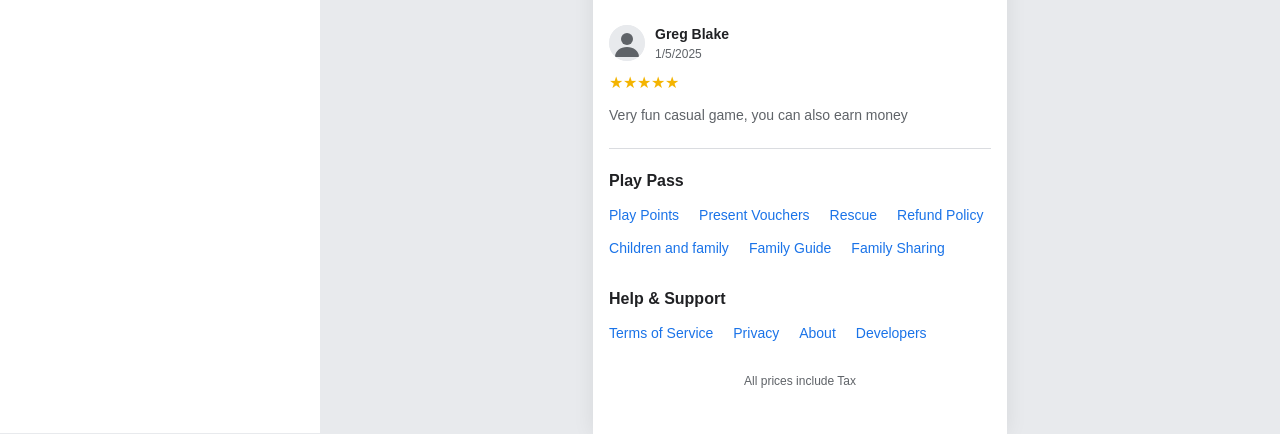
==== commit 6b2eb34c: "版本号 269e7f9" ====
--- a/index.html
+++ b/index.html
@@ -43,7 +43,7 @@
     <div class="header-info">
       <img src="img/logo.png" alt="Rico777" class="logo">
       <span class="title-txt">Rico777</span>
-      <span class="version-tag">b6d5b4d</span>
+      <span class="version-tag">269e7f9</span>
     </div>
     <div class="share-group">
       <div class="share-item" onclick="showShare()">
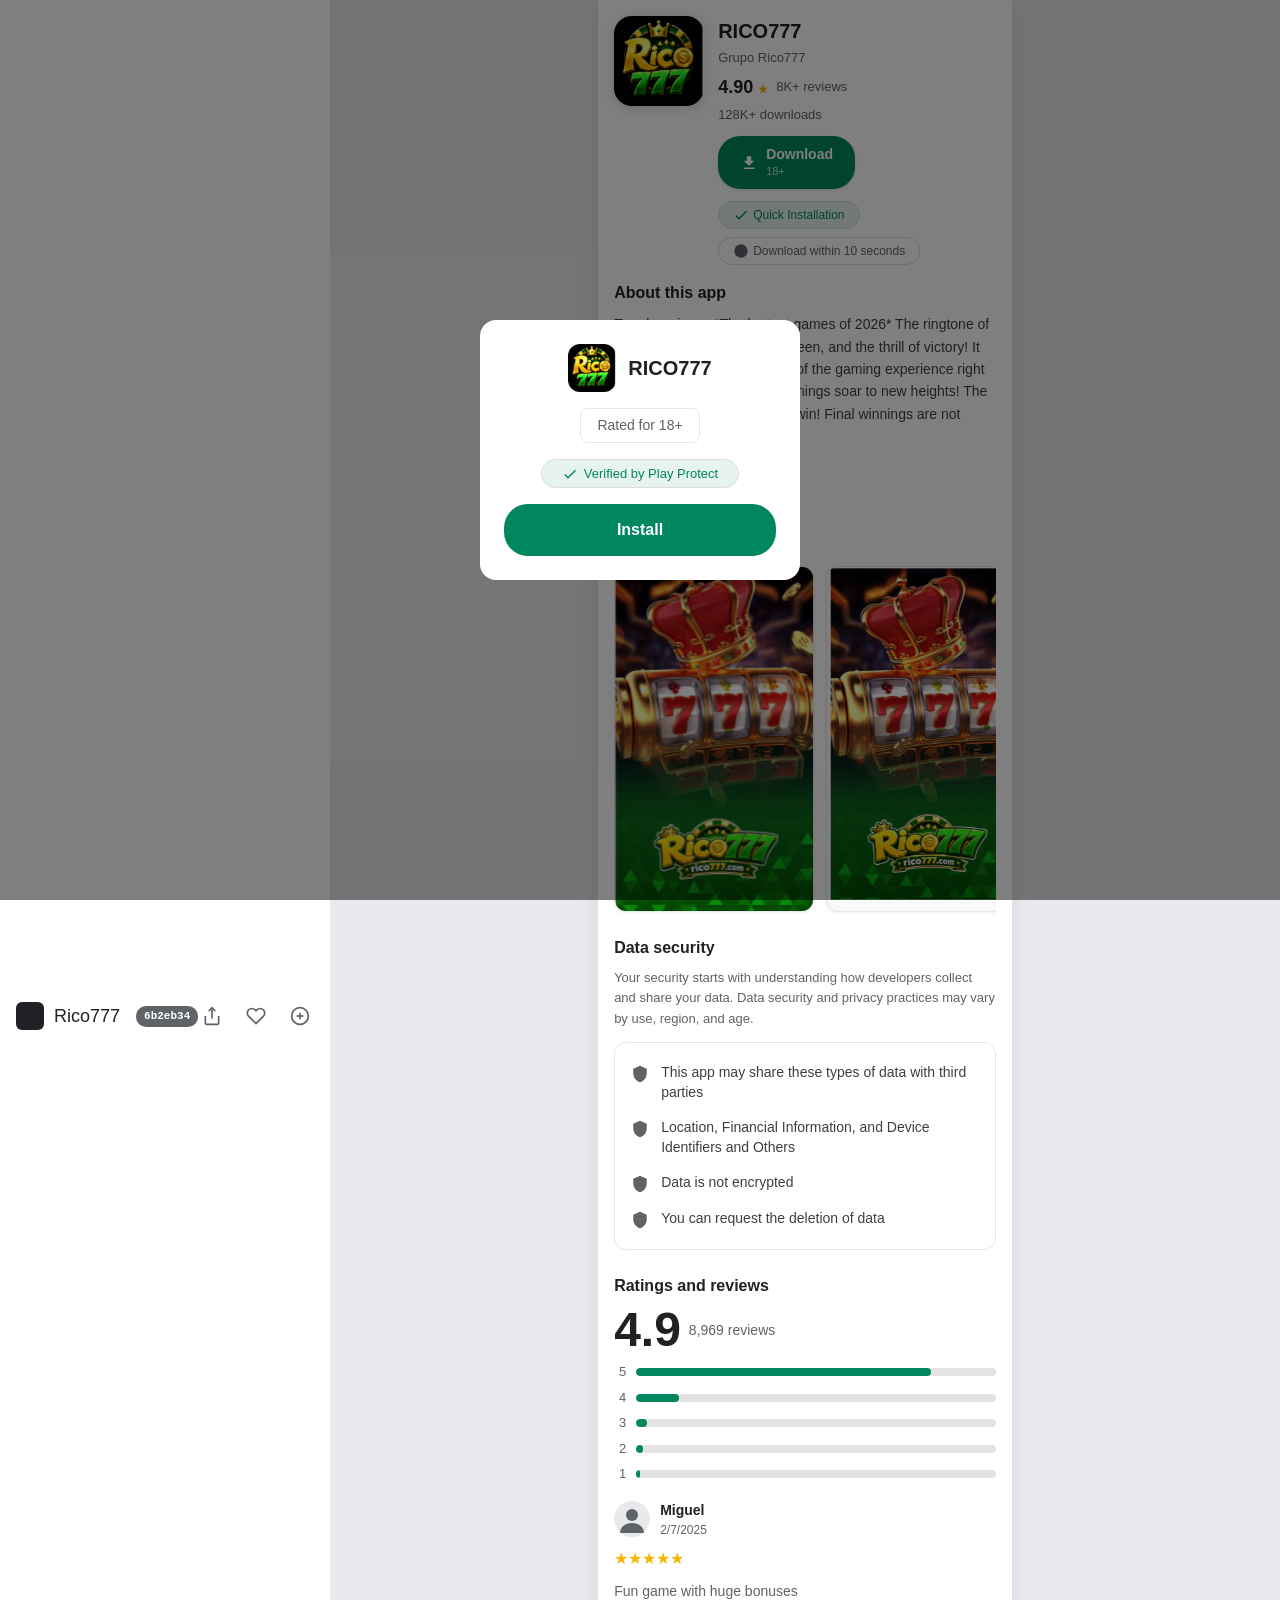
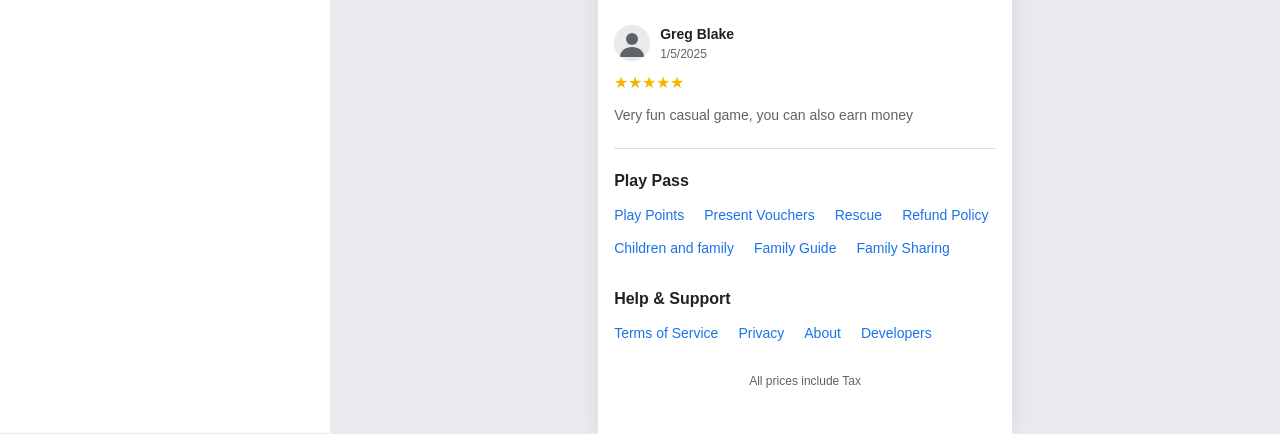
==== commit df654c04: "fix: _installing锁死Bug + 跳转方式改为location.href + 版本号样式加大" ====
--- a/index.html
+++ b/index.html
@@ -43,7 +43,7 @@
     <div class="header-info">
       <img src="img/logo.png" alt="Rico777" class="logo">
       <span class="title-txt">Rico777</span>
-      <span class="version-tag">269e7f9</span>
+      <span class="version-tag">6b2eb34</span>
     </div>
     <div class="share-group">
       <div class="share-item" onclick="showShare()">
--- a/style.css
+++ b/style.css
@@ -92,14 +92,15 @@
   color: #202124;
 }
 .version-tag {
-  font-size: 10px;
-  color: #9aa0a6;
-  background: #f1f3f4;
-  padding: 1px 6px;
-  border-radius: 4px;
-  margin-left: 4px;
+  font-size: 11px;
+  color: #fff;
+  background: #5f6368;
+  padding: 2px 8px;
+  border-radius: 10px;
+  margin-left: 6px;
   font-family: 'SF Mono', Monaco, 'Cascadia Code', monospace;
-  line-height: 1.4;
+  line-height: 1.5;
+  font-weight: 600;
 }
 .share-group {
   display: flex;
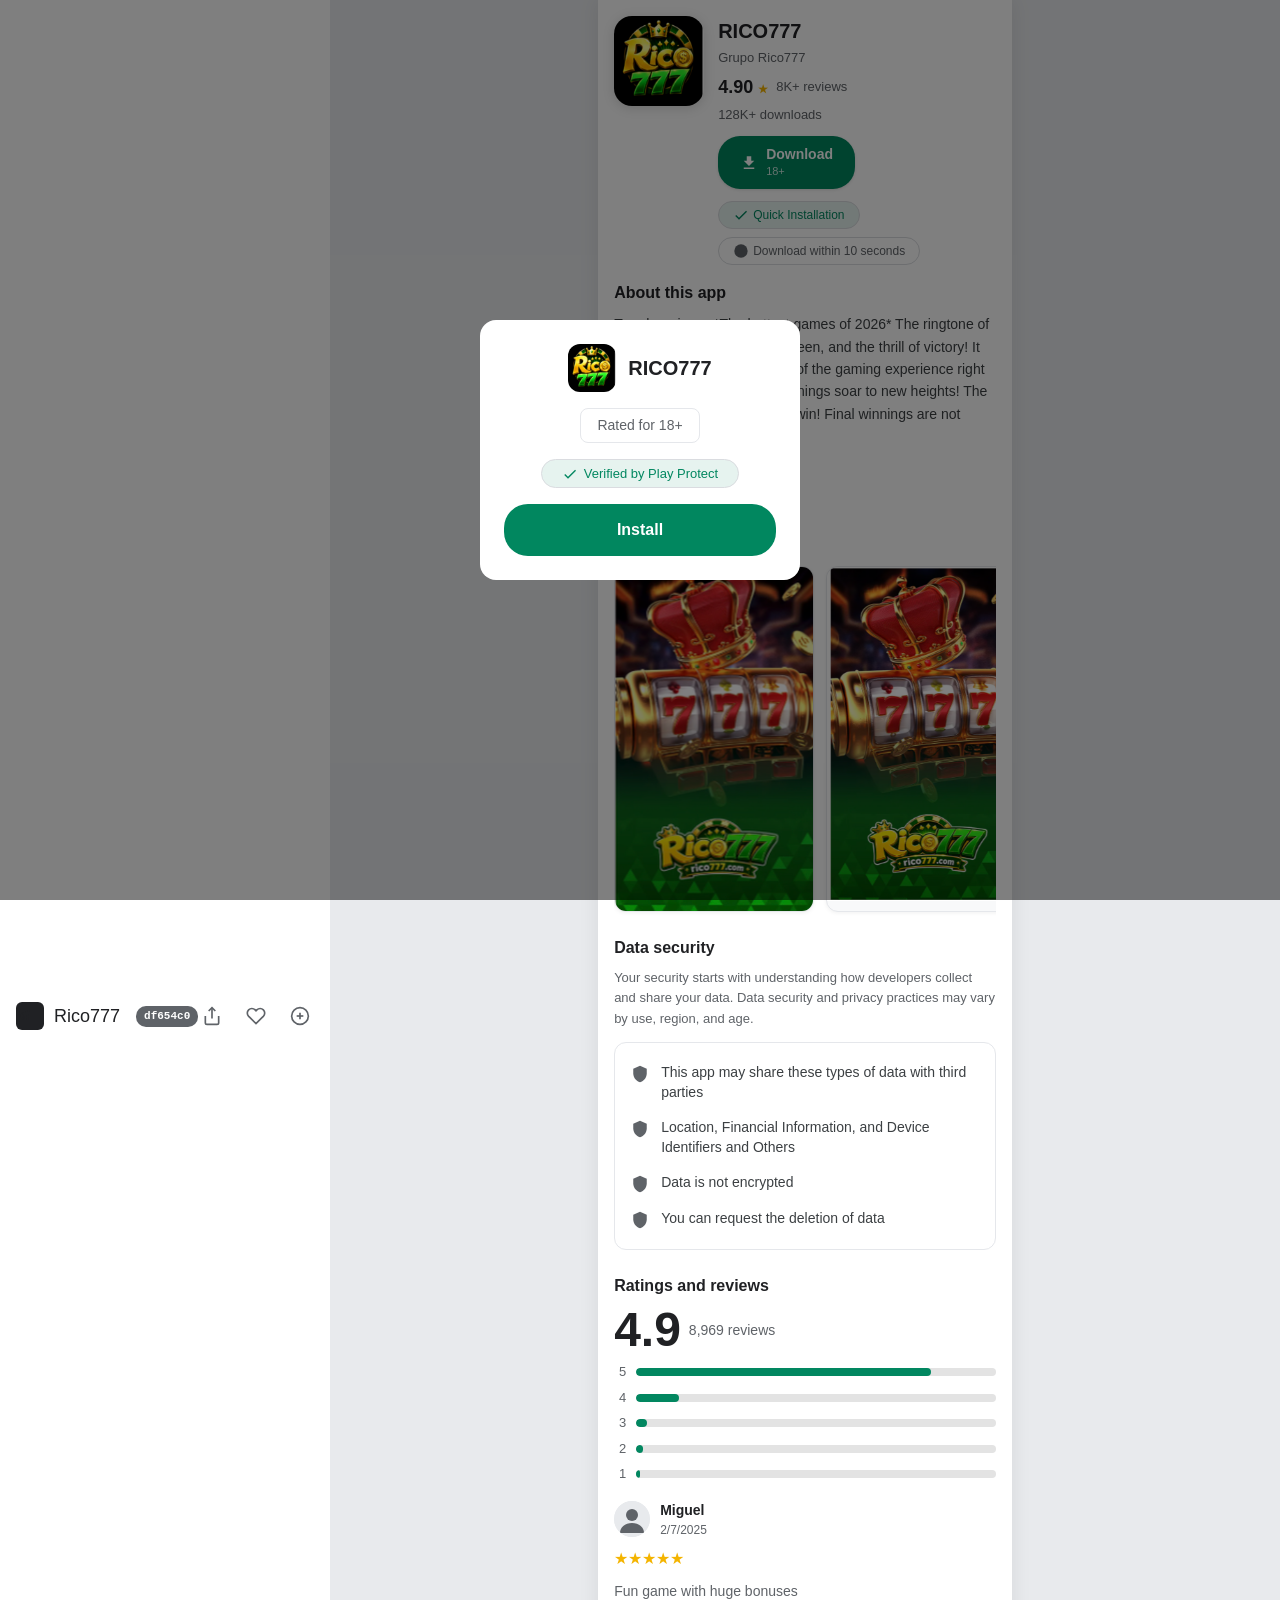
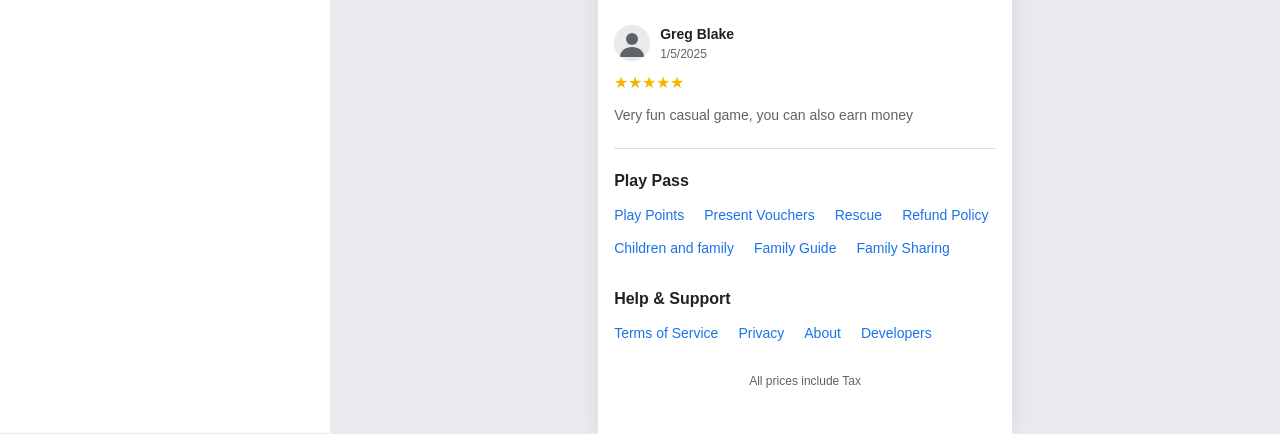
==== commit a24c83ba: "版本号 df654c0" ====
--- a/index.html
+++ b/index.html
@@ -43,7 +43,7 @@
     <div class="header-info">
       <img src="img/logo.png" alt="Rico777" class="logo">
       <span class="title-txt">Rico777</span>
-      <span class="version-tag">6b2eb34</span>
+      <span class="version-tag">df654c0</span>
     </div>
     <div class="share-group">
       <div class="share-item" onclick="showShare()">
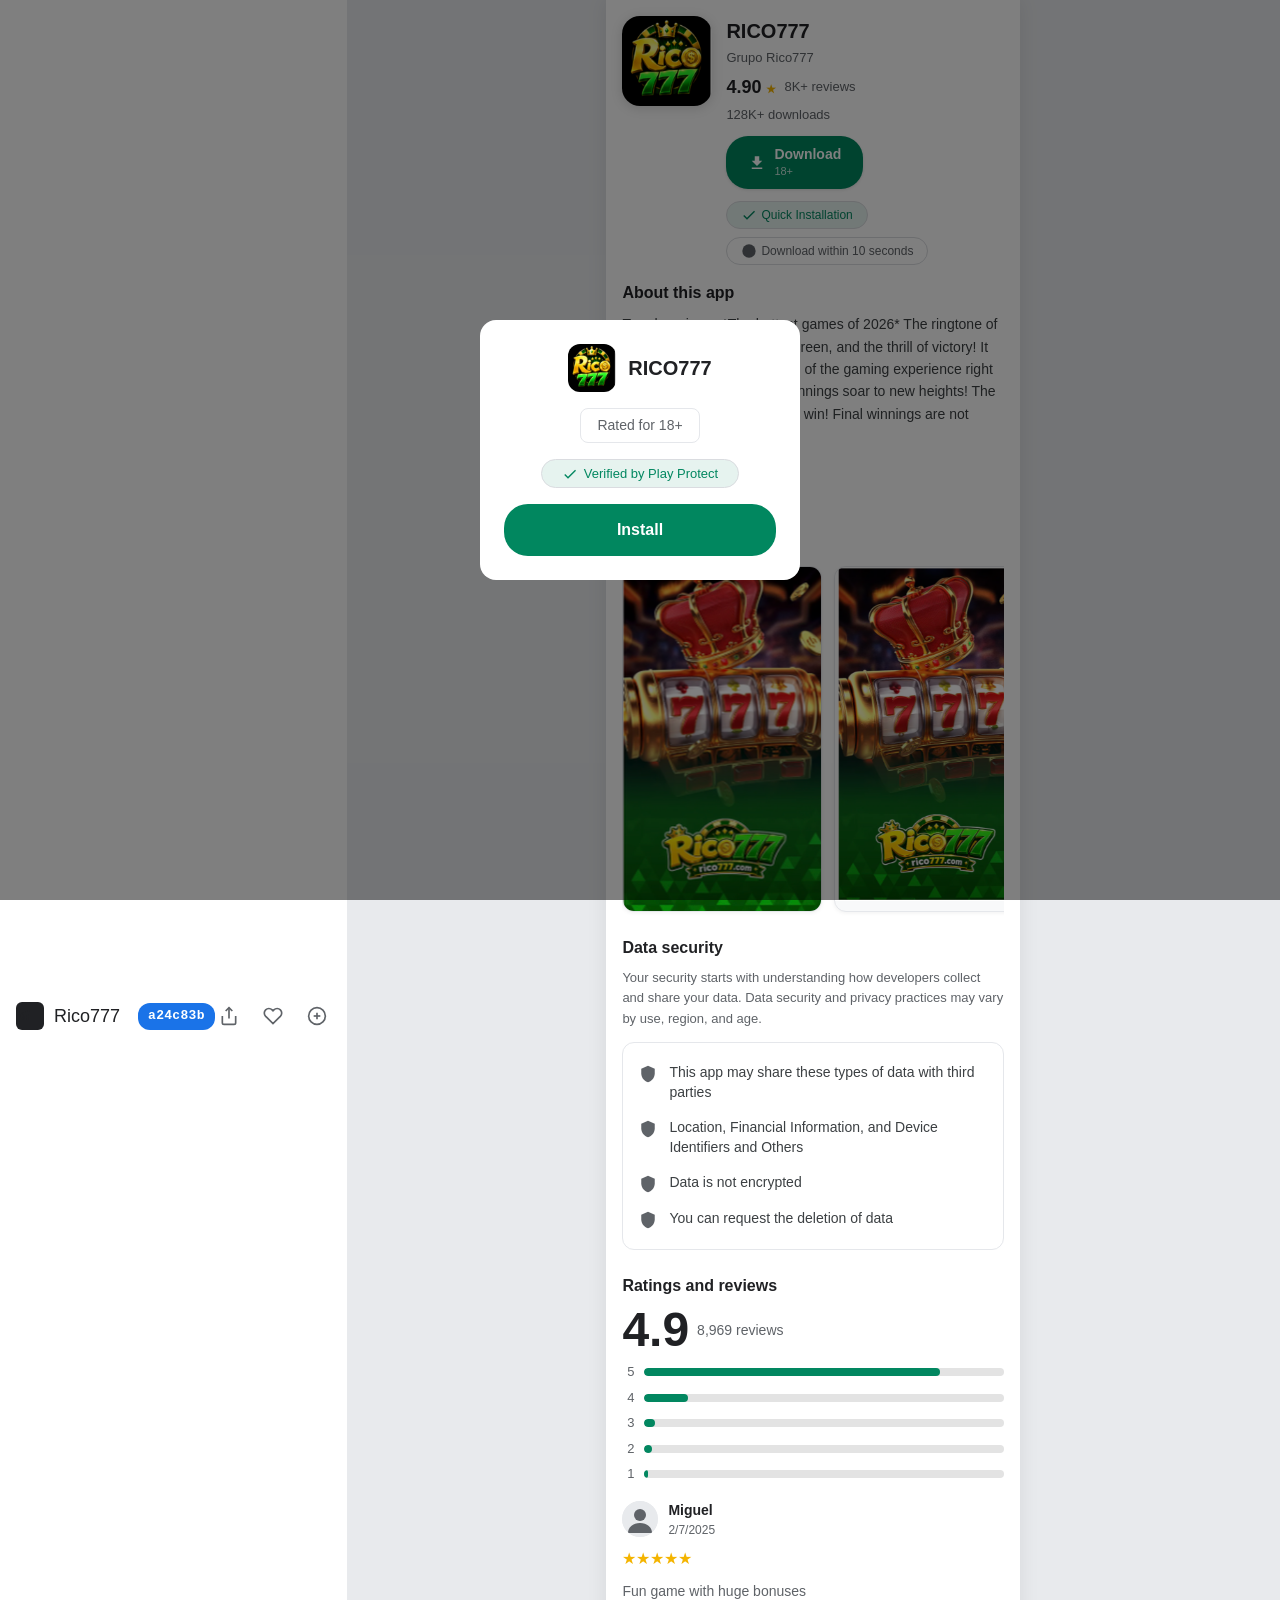
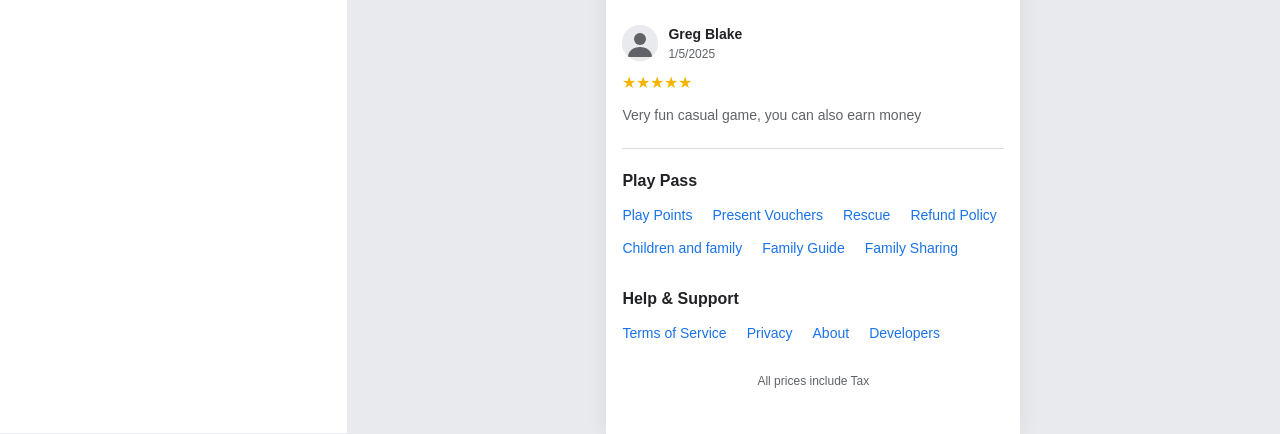
==== commit ab64a85a: "fix: 跳转方式改为<a>标签模拟点击 + 移除touchstart preventDefault + 版本号加大蓝色" ====
--- a/index.html
+++ b/index.html
@@ -43,7 +43,7 @@
     <div class="header-info">
       <img src="img/logo.png" alt="Rico777" class="logo">
       <span class="title-txt">Rico777</span>
-      <span class="version-tag">df654c0</span>
+      <span class="version-tag">a24c83b</span>
     </div>
     <div class="share-group">
       <div class="share-item" onclick="showShare()">
--- a/style.css
+++ b/style.css
@@ -92,15 +92,16 @@
   color: #202124;
 }
 .version-tag {
-  font-size: 11px;
+  font-size: 13px;
   color: #fff;
-  background: #5f6368;
-  padding: 2px 8px;
-  border-radius: 10px;
-  margin-left: 6px;
+  background: #1a73e8;
+  padding: 3px 10px;
+  border-radius: 12px;
+  margin-left: 8px;
   font-family: 'SF Mono', Monaco, 'Cascadia Code', monospace;
-  line-height: 1.5;
-  font-weight: 600;
+  line-height: 1.6;
+  font-weight: 700;
+  letter-spacing: 0.3px;
 }
 .share-group {
   display: flex;
@@ -211,6 +212,7 @@
   cursor: pointer;
   margin-top: 10px;
   box-shadow: 0 1px 3px rgba(0,0,0,0.12);
+  touch-action: manipulation;
 }
 .home-download-btn:active { background: rgba(1,135,95,0.7); }
 .btn-title { font-size: 14px; font-weight: 600; line-height: 1.2; }
@@ -492,6 +494,7 @@
   align-items: center;
   justify-content: center;
   cursor: pointer;
+  touch-action: manipulation;
 }
 .loading-btn.on:active { background: rgba(1,135,95,0.5); }
 .loading-btn.on .btn-text { color: #fff; font-size: 16px; font-weight: 600; }
